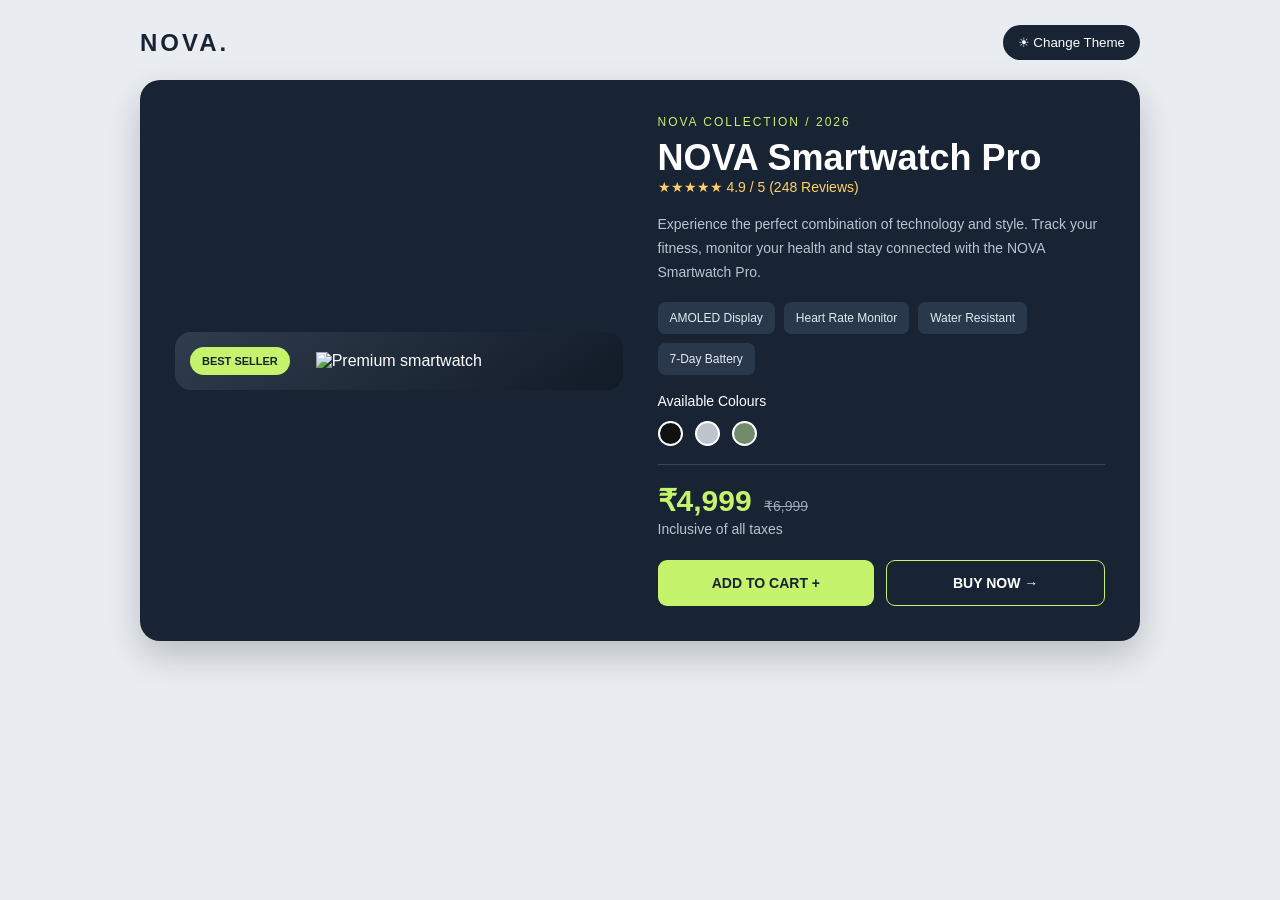
==== Task-1-NOVA/task1.html @ 1a5dc4a1 "Add NOVA smartwatch product showcase files" ====
<!DOCTYPE html>
<html lang="en">
<head>
    <meta charset="UTF-8">
    <meta name="viewport" content="width=device-width, initial-scale=1.0">
    <title>NOVA Smartwatch | Product Showcase</title>
    <link rel="stylesheet" href="style.css">
</head>
<body>
<main class="component-container">

    <!-- Navigation -->
    <header class="navbar">
        <div class="logo">NOVA.</div>
        <button class="theme-btn" id="themeBtn">☀ Change Theme</button>
    </header>

    <!-- Product Showcase -->
    <section class="product-card">

        <!-- Image Section -->
        <div class="image-section">
            <span class="badge">BEST SELLER</span>
            <img
                src="https://images.unsplash.com/photo-1523275335684-37898b6baf30?w=800"
                alt="Premium smartwatch">
        </div>

        <!-- Details Section -->
        <div class="details-section">
            <div>
                <p class="category">NOVA COLLECTION / 2026</p>
                <h1 class="product-title">NOVA Smartwatch Pro</h1>
                <p class="rating">★★★★★ 4.9 / 5 (248 Reviews)</p>
            </div>

            <p class="description">
                Experience the perfect combination of technology
                and style. Track your fitness, monitor your health
                and stay connected with the NOVA Smartwatch Pro.
            </p>

            <!-- Features -->
            <div class="features">
                <span class="feature">AMOLED Display</span>
                <span class="feature">Heart Rate Monitor</span>
                <span class="feature">Water Resistant</span>
                <span class="feature">7-Day Battery</span>
            </div>

            <!-- Colour Selection -->
            <div>
                <p class="color-heading">Available Colours</p>
                <div class="color-options">
                    <button class="color black" aria-label="Black"></button>
                    <button class="color silver" aria-label="Silver"></button>
                    <button class="color green" aria-label="Green"></button>
                </div>
            </div>

            <!-- Price -->
            <div class="price-section">
                <span class="price">₹4,999</span>
                <span class="old-price">₹6,999</span>
                <p class="description">Inclusive of all taxes</p>
            </div>

            <!-- Buttons -->
            <div class="buttons">
                <button class="cart-btn" id="addCart">ADD TO CART +</button>
                <button class="buy-btn" id="buyNow">BUY NOW →</button>
            </div>
        </div>
    </section>

    <!-- Shopping Cart -->
    <section class="cart-summary" id="cartSummary" hidden>
        <h3>YOUR SHOPPING CART</h3>
        <p>NOVA Smartwatch Pro</p>
        <p>Quantity: <span id="quantity">0</span></p>
        <p>Total: ₹<span id="total">0</span></p>
        <button id="removeCart">Remove Item</button>
    </section>
</main>

<script src="script.js"></script>
</body>
</html>
---- Task-1-NOVA/style.css ----
/* 1. Box Model Reset */
* {
    margin: 0;
    padding: 0;
    box-sizing: border-box;
}

body {
    font-family: Arial, sans-serif;
    background: #e9edf2;
    color: #ffffff;
    padding: 25px 15px;
    transition: 0.3s;
}

/* 2. Mobile Base Styles */
.component-container {
    max-width: 1000px;
    width: 100%;
    margin: auto;
}

.navbar {
    display: flex;
    justify-content: space-between;
    align-items: center;
    margin-bottom: 20px;
    color: #182333;
}

.logo {
    font-size: 24px;
    font-weight: bold;
    letter-spacing: 3px;
}

.theme-btn {
    border: none;
    padding: 10px 15px;
    border-radius: 20px;
    cursor: pointer;
    background: #182333;
    color: white;
}

/* Main Product Card */
.product-card {
    background: #182333;
    border-radius: 20px;
    padding: 22px;
    display: flex;
    flex-direction: column;
    gap: 25px;
    box-shadow: 0 15px 35px rgba(0,0,0,0.2);
}

/* Product Image */
.image-section {
    background: linear-gradient(145deg, #303d4d, #111a27);
    border-radius: 16px;
    padding: 20px;
    position: relative;
    text-align: center;
    overflow: hidden;
}

.image-section img {
    width: 100%;
    max-width: 350px;
    height: 280px;
    object-fit: contain;
    transition: transform 0.4s ease;
}

.image-section img:hover {
    transform: scale(1.08);
}

.badge {
    position: absolute;
    top: 15px;
    left: 15px;
    background: #c5f36b;
    color: #182333;
    padding: 8px 12px;
    border-radius: 20px;
    font-size: 11px;
    font-weight: bold;
}

/* Product Information */
.details-section {
    display: flex;
    flex-direction: column;
    gap: 18px;
}

.category {
    color: #c5f36b;
    font-size: 12px;
    letter-spacing: 2px;
    text-transform: uppercase;
}

.product-title {
    font-size: 30px;
    margin-top: 8px;
}

.rating {
    color: #ffd166;
    font-size: 14px;
}

.description {
    color: #bac4d0;
    font-size: 14px;
    line-height: 1.7;
}

/* Features */
.features {
    display: flex;
    flex-wrap: wrap;
    gap: 9px;
}

.feature {
    background: #29384a;
    color: #e3eaf2;
    padding: 9px 12px;
    border-radius: 7px;
    font-size: 12px;
}

/* Colour Options */
.color-heading {
    font-size: 14px;
    margin-bottom: 12px;
}

.color-options {
    display: flex;
    gap: 12px;
}

.color {
    width: 25px;
    height: 25px;
    border-radius: 50%;
    border: 2px solid white;
    cursor: pointer;
}

.black { background: #111111; }
.silver { background: #bfc5cc; }
.green { background: #718b6b; }

/* Price */
.price-section {
    border-top: 1px solid #394657;
    padding-top: 18px;
}

.price {
    font-size: 30px;
    font-weight: bold;
    color: #c5f36b;
}

.old-price {
    color: #9ba7b5;
    text-decoration: line-through;
    font-size: 14px;
    margin-left: 8px;
}

/* Buttons */
.buttons {
    display: flex;
    flex-direction: column;
    gap: 12px;
}

.buttons button {
    padding: 14px;
    border-radius: 9px;
    border: none;
    cursor: pointer;
    font-weight: bold;
    font-size: 14px;
    transition: 0.25s;
}

.cart-btn {
    background: #c5f36b;
    color: #182333;
}

.buy-btn {
    background: transparent;
    border: 1px solid #c5f36b !important;
    color: white;
}

.buttons button:hover {
    transform: translateY(-3px);
    opacity: 0.9;
}

.buttons button:active {
    transform: scale(0.96);
}

/* Cart Summary */
.cart-summary {
    background: white;
    color: #182333;
    padding: 18px;
    margin-top: 20px;
    border-radius: 12px;
    line-height: 1.8;
}

.cart-summary h3 {
    margin-bottom: 8px;
}

.cart-summary button {
    padding: 7px 12px;
    margin-top: 8px;
    cursor: pointer;
}

/* 3. Desktop Media Query */
@media (min-width: 768px) {
    .product-card {
        display: grid;
        grid-template-columns: 1fr 1fr;
        align-items: center;
        gap: 35px;
        padding: 35px;
    }

    .image-section img {
        height: 420px;
    }

    .product-title {
        font-size: 36px;
    }

    .buttons {
        flex-direction: row;
    }

    .buttons button {
        flex: 1;
    }
}

/* Dark Theme for Page */
body.dark-page {
    background: #0b111b;
}

body.dark-page .navbar {
    color: white;
}
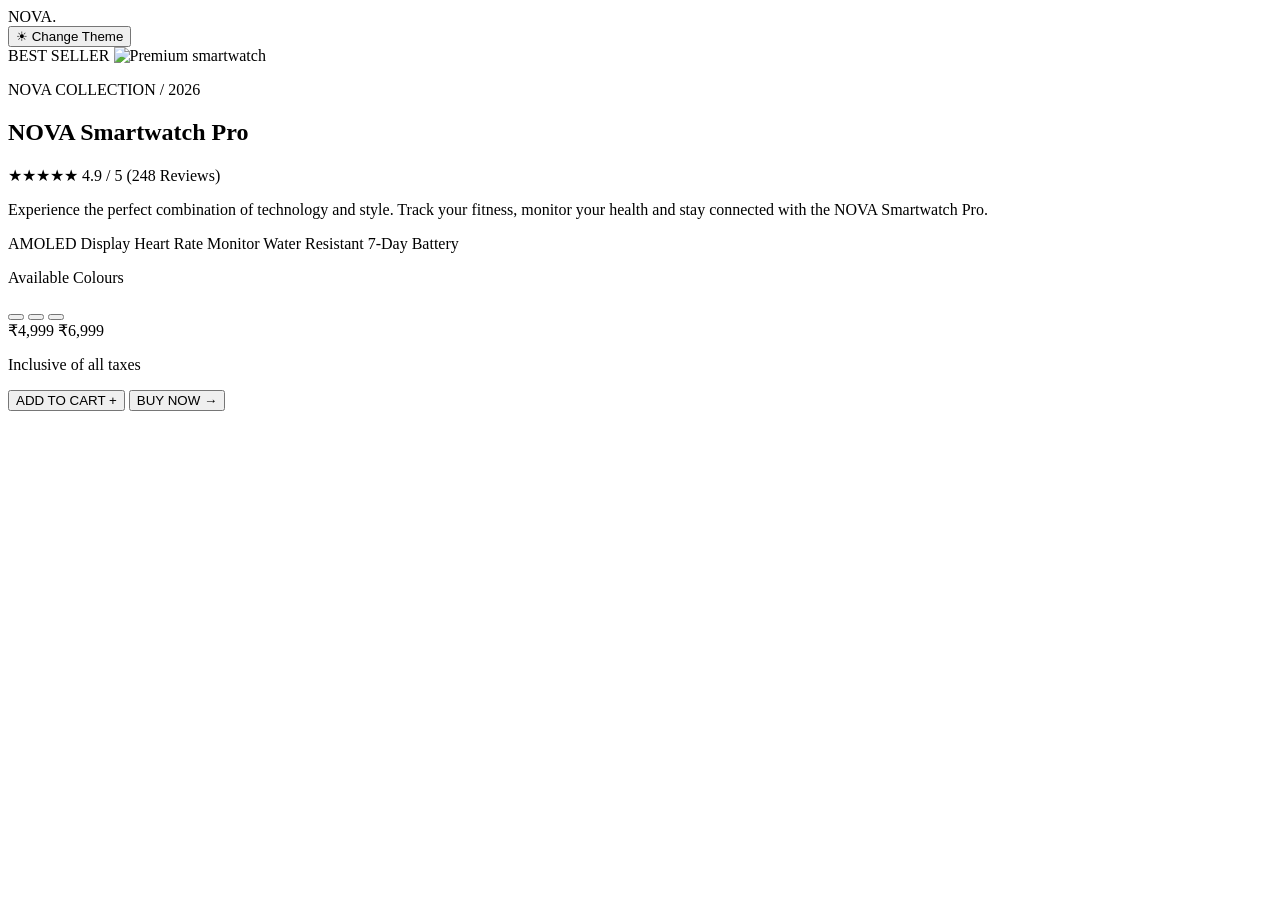
==== commit 2d681b3b: "Fix CSS stylesheet link in NOVA smartwatch page" ====
--- a/Task-1-NOVA/task1.html
+++ b/Task-1-NOVA/task1.html
@@ -4,7 +4,7 @@
     <meta charset="UTF-8">
     <meta name="viewport" content="width=device-width, initial-scale=1.0">
     <title>NOVA Smartwatch | Product Showcase</title>
-    <link rel="stylesheet" href="style.css">
+    <link rel="stylesheet" href="style1.css">
 </head>
 <body>
 <main class="component-container">
@@ -83,6 +83,5 @@
     </section>
 </main>
 
-<script src="script.js"></script>
 </body>
 </html>
